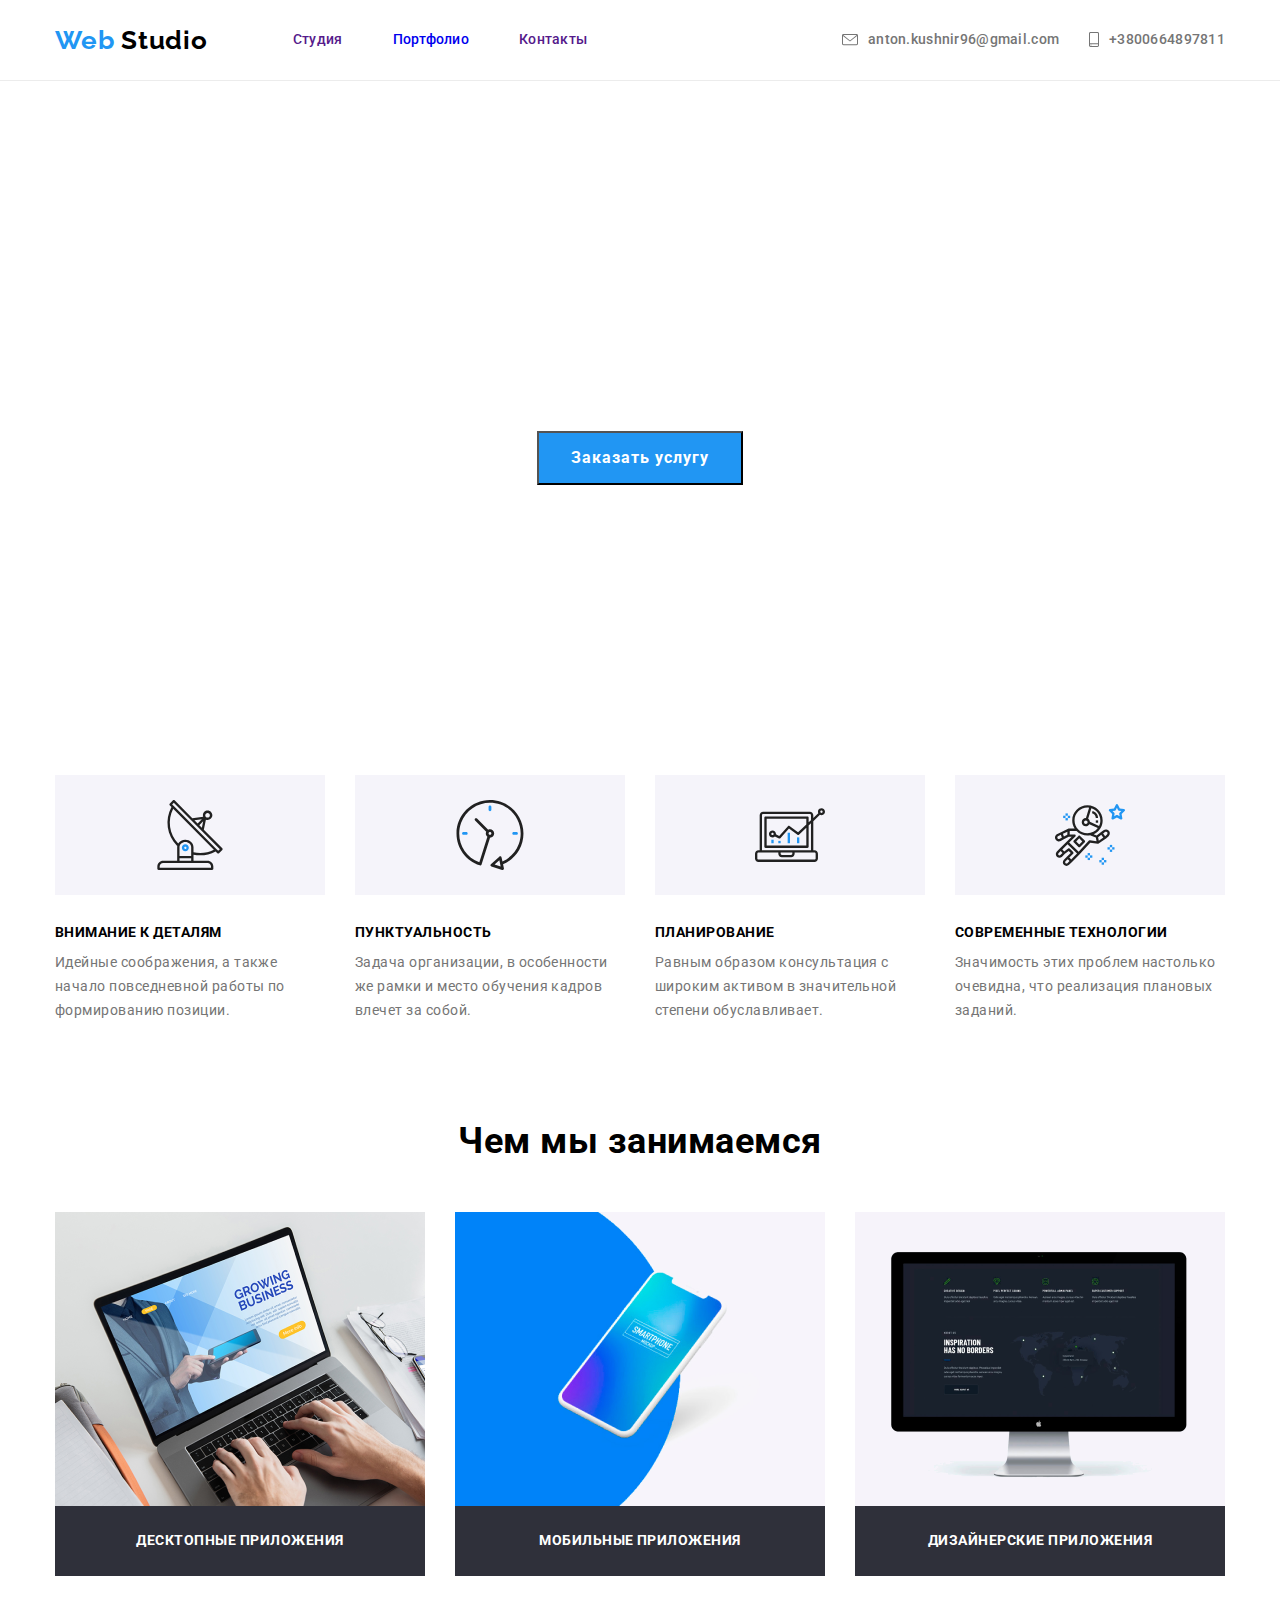
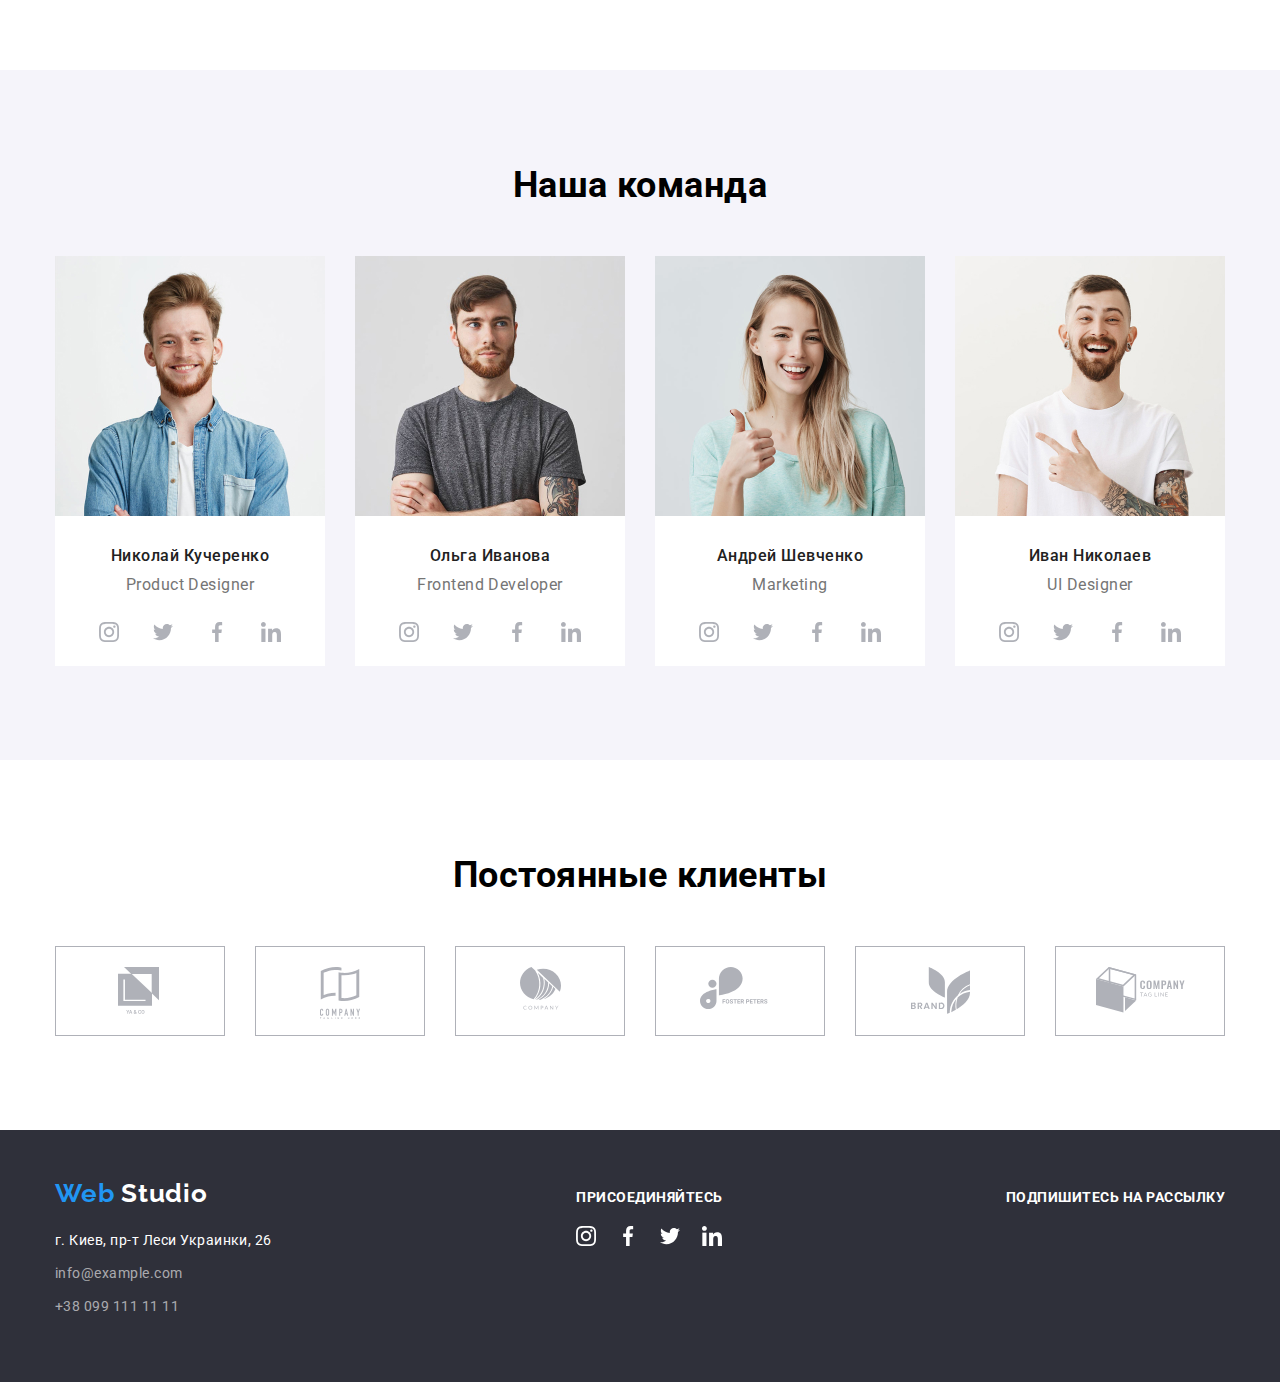
==== index.html @ 488b1197 "commit header icon" ====
<!DOCTYPE html>
<html lang="ru">
  <head>
    <meta charset="UTF-8" />
    <meta name="viewport" content="width=device-width, initial-scale=1.0" />
    <title lang="en">WebStudio</title>
    <link
      href="https://fonts.googleapis.com/css2?family=Raleway:wght@700&family=Roboto:wght@400;500;700;900&display=swap"
      rel="stylesheet"
    />
    <link rel="stylesheet" href="./css/normalize.css" />
    <link rel="stylesheet" href="./css/style.css" />
  </head>

  <body>
    <header>
      <div class="container">
        <nav class="navigation">
          <a class="logo" href="./index.html" lang="en">
            Web <span class="logo-span">Studio</span>
          </a>
          <ul class="list navigation-list">
            <li class="item"><a class="navigation-items" href="">Студия</a></li>
            <li class="item">
              <a class="navigation-items" href="portfolio.html">Портфолио</a>
            </li>
            <li class="item">
              <a class="navigation-items" href="">Контакты</a>
            </li>
          </ul>
        </nav>
        <ul class="list header-contacts-list">
          <li class="item">
            <a
              class="header-contacts mail"
              href="mailto:antonkushnir96@gmail.com"
            >
              anton.kushnir96@gmail.com
            </a>
          </li>
          <li class="item">
            <a class="header-contacts phone" href="tel:+3800664897811"
              >+3800664897811</a
            >
          </li>
        </ul>
      </div>
    </header>
    <main>
      <section class="main-hero">
        <div class="container">
          <h1 class="hero-title">
            Эффективное решение <br />
            для вашего бизнеса
          </h1>
          <button class="primery-button">Заказать услугу</button>
        </div>
      </section>
      <section class="about-us container">
        <h2 hidden>О нас</h2>
        <ul class="list about-us-list">
          <li class="item">
            <div class="about-us-img">
              <img src="./image/antenna1.svg" alt="antenna" />
            </div>
            <h3 class="title-about-us">Внимание к деталям</h3>
            <p class="text-about-us">
              Идейные соображения, а также начало повседневной работы по
              формированию позиции.
            </p>
          </li>
          <li class="item">
            <div class="about-us-img">
              <img src="./image/clock1.svg" alt="clock" />
            </div>

            <h3 class="title-about-us">Пунктуальность</h3>
            <p class="text-about-us">
              Задача организации, в особенности же рамки и место обучения кадров
              влечет за собой.
            </p>
          </li>
          <li class="item">
            <div class="about-us-img">
              <img src="./image/diagram1.svg" alt="diagram" />
            </div>
            <h3 class="title-about-us">Планирование</h3>
            <p class="text-about-us">
              Равным образом консультация с широким активом в значительной
              степени обуславливает.
            </p>
          </li>
          <li class="item">
            <div class="about-us-img">
              <img src="./image/astronaut1.svg" alt="astronaut" />
            </div>
            <h3 class="title-about-us">Современные технологии</h3>
            <p class="text-about-us">
              Значимость этих проблем настолько очевидна, что реализация
              плановых заданий.
            </p>
          </li>
        </ul>
      </section>
      <section class="container what-we-do">
        <h2 class="main-title">Чем мы занимаемся</h2>
        <ul class="list what-we-do-list">
          <li class="item">
            <img
              src="./image/img.png"
              alt="картинка-1"
              width="370"
              height="295"
            />
            <p class="title-services">Десктопные приложения</p>
          </li>
          <li class="item">
            <img
              src="./image/img2.png"
              alt="картинка-2"
              width="370"
              height="295"
            />
            <p class="title-services">Мобильные приложения</p>
          </li>
          <li class="item">
            <img
              src="./image/img3.png"
              alt="картинка-3"
              width="370"
              height="295"
            />
            <p class="title-services">Дизайнерские приложения</p>
          </li>
        </ul>
      </section>
      <section class="our-team-section">
        <div class="container">
          <h2 class="main-title">Наша команда</h2>
          <ul class="list our-team-list">
            <li class="card">
              <img
                src="./image/face1.jpg"
                alt="Николай Кучеренко"
                width="270"
                height="260"
              />
              <div class="our-team-card">
                <h3 class="name">Николай Кучеренко</h3>
                <p class="profession" lang="en">Product Designer</p>
                <ul class="list social-items">
                  <li class="item">
                    <a href="" aria-label="инстаграм-иконка"
                      ><img
                        src="./image/instagram2(1).svg"
                        alt="инстаграм-иконка"
                    /></a>
                  </li>
                  <li class="item">
                    <a href="" aria-label="твиттер-иконка"
                      ><img src="./image/twitter1(1).svg" alt="твиттер-иконка"
                    /></a>
                  </li>
                  <li class="item">
                    <a href="" aria-label="фейсбук-иконка"
                      ><img src="./image/facebook1(1).svg" alt="фейсбук-иконка"
                    /></a>
                  </li>
                  <li class="item">
                    <a href="" aria-label="линкедин-иконка"
                      ><img
                        src="./image/linkedin1(1).svg"
                        alt="линкедин-иконка"
                    /></a>
                  </li>
                </ul>
              </div>
            </li>
            <li class="card">
              <img
                src="./image/face2.jpg"
                alt="Ольга Иванова"
                width="270"
                height="260"
              />
              <div class="our-team-card">
                <h3 class="name">Ольга Иванова</h3>
                <p class="profession" lang="en">Frontend Developer</p>
                <ul class="list social-items">
                  <li class="item">
                    <a href="" aria-label="инстаграм-иконка"
                      ><img
                        src="./image/instagram2(1).svg"
                        alt="инстаграм-иконка"
                    /></a>
                  </li>
                  <li class="item">
                    <a href="" aria-label="твиттер-иконка"
                      ><img src="./image/twitter1(1).svg" alt="твиттер-иконка"
                    /></a>
                  </li>
                  <li class="item">
                    <a href="" aria-label="фейсбук-иконка"
                      ><img src="./image/facebook1(1).svg" alt="фейсбук-иконка"
                    /></a>
                  </li>
                  <li class="item">
                    <a href="" aria-label="линкедин-иконка"
                      ><img
                        src="./image/linkedin1(1).svg"
                        alt="линкедин-иконка"
                    /></a>
                  </li>
                </ul>
              </div>
            </li>
            <li class="card">
              <img
                src="./image/face3.png"
                alt="Андрей Шевченко"
                width="270"
                height="260"
              />
              <div class="our-team-card">
                <h3 class="name">Андрей Шевченко</h3>
                <p class="profession" lang="en">Marketing</p>
                <ul class="list social-items">
                  <li class="item">
                    <a href="" aria-label="инстаграм-иконка"
                      ><img
                        src="./image/instagram2(1).svg"
                        alt="инстаграм-иконка"
                    /></a>
                  </li>
                  <li class="item">
                    <a href="" aria-label="твиттер-иконка"
                      ><img src="./image/twitter1(1).svg" alt="твиттер-иконка"
                    /></a>
                  </li>
                  <li class="item">
                    <a href="" aria-label="фейсбук-иконка"
                      ><img src="./image/facebook1(1).svg" alt="фейсбук-иконка"
                    /></a>
                  </li>
                  <li class="item">
                    <a href="" aria-label="линкедин-иконка"
                      ><img
                        src="./image/linkedin1(1).svg"
                        alt="линкедин-иконка"
                    /></a>
                  </li>
                </ul>
              </div>
            </li>
            <li class="card">
              <img
                src="./image/face4.jpg"
                alt="Иван Николаев"
                width="270"
                height="260"
              />
              <div class="our-team-card">
                <h3 class="name">Иван Николаев</h3>
                <p class="profession" lang="en">UI Designer</p>
                <ul class="list social-items">
                  <li class="item">
                    <a href="" aria-label="инстаграм-иконка"
                      ><img
                        src="./image/instagram2(1).svg"
                        alt="инстаграм-иконка"
                    /></a>
                  </li>
                  <li class="item">
                    <a href="" aria-label="твиттер-иконка"
                      ><img src="./image/twitter1(1).svg" alt="твиттер-иконка"
                    /></a>
                  </li>
                  <li class="item">
                    <a href="" aria-label="фейсбук-иконка"
                      ><img src="./image/facebook1(1).svg" alt="фейсбук-иконка"
                    /></a>
                  </li>
                  <li class="item">
                    <a href="" aria-label="линкедин-иконка"
                      ><img
                        src="./image/linkedin1(1).svg"
                        alt="линкедин-иконка"
                    /></a>
                  </li>
                </ul>
              </div>
            </li>
          </ul>
        </div>
      </section>
      <section class="container our-clients">
        <h2 class="main-title">Постоянные клиенты</h2>
        <ul class="list clients-list">
          <li>
            <a class="clients-item" href=""
              ><img class="partners" src="./image/Client1.svg" alt="лого1"
            /></a>
          </li>
          <li>
            <a class="clients-item" href=""
              ><img class="partners" src="./image/Client2.svg" alt="лого2"
            /></a>
          </li>
          <li>
            <a class="clients-item" href=""
              ><img class="partners" src="./image/Client3.svg" alt="лого3"
            /></a>
          </li>
          <li>
            <a class="clients-item" href=""
              ><img class="partners" src="./image/Client4.svg" alt="лого4"
            /></a>
          </li>
          <li>
            <a class="clients-item" href=""
              ><img class="partners" src="./image/Client5.svg" alt="лого5"
            /></a>
          </li>
          <li>
            <a class="clients-item" href=""
              ><img class="partners" src="./image/Client6.svg" alt="лого6"
            /></a>
          </li>
        </ul>
      </section>
    </main>
    <footer>
      <div class="container">
        <div>
          <a class="logo link-logo" href="/index.html" lang="en">
            Web <span class="footer-logo"> Studio </span>
          </a>
          <ul class="list">
            <li class="footer-items">
              <address>
                <a class="city-address" href=""
                  >г. Киев, пр-т Леси Украинки, 26
                </a>
              </address>
            </li>
            <li class="footer-items">
              <address>
                <a class="footer-contacts" href="mailto:">info@example.com</a>
              </address>
            </li>
            <li class="footer-items">
              <address>
                <a class="footer-contacts" href="tel:+380991111111"
                  >+38 099 111 11 11</a
                >
              </address>
            </li>
          </ul>
        </div>
        <div>
          <b class="join-in">Присоединяйтесь</b>
          <ul class="list join-in-list">
            <li>
              <a href=""
                ><img src="./image/instagram2.svg" alt="инстаграм-иконка"
              /></a>
            </li>
            <li>
              <a href=""
                ><img src="./image/facebook1.svg" alt="фейсбук-иконка"
              /></a>
            </li>
            <li>
              <a href=""
                ><img src="./image/twitter1.svg" alt="твиттер-иконка"
              /></a>
            </li>
            <li>
              <a href=""
                ><img src="./image/linkedin1.svg" alt="линкедин-иконка"
              /></a>
            </li>
          </ul>
        </div>
        <div><b class="join-in">Подпишитесь на рассылку</b></div>
      </div>
    </footer>
  </body>
</html>
---- css/style.css ----
html {
  box-sizing: border-box;
}

*,
*::before,
*::after {
  box-sizing: inherit;
}

:root {
  --primary-text-color: #212121;
  --secondary-text-color: #000000;
  --white-color: #ffffff;
  --hover-color: #2196f3;
  --title-text-color: #757575;
  --footer-contacts-color: rgba(255, 255, 255, 0.6);
  --footer-background-color: #2f303a;
  --section-background-color: #f5f4fa;
  --our-team-background-color: #afb1b8;
}

.container {
  width: 1200px;
  padding-left: 15px;
  padding-right: 15px;
  margin-left: auto;
  margin-right: auto;
}

.navigation,
.navigation-list,
.header-contacts-list {
  display: flex;
}
header {
  border-bottom: 1px solid #ececec;
}
nav {
  align-items: center;
}

header .container {
  display: flex;
  justify-content: space-between;
  align-items: center;
  height: 80px;
}
.navigation-list .item:not(:last-child) {
  margin-right: 50px;
}

.header-contacts-list .item:not(:last-child) {
  margin-right: 30px;
}

.main-hero {
  height: 600px;
  padding-top: 200px;
  padding-bottom: 200px;
}

body {
  font-family: roboto, sans-serif;
  letter-spacing: 0.03em;
  background-color: var(--white-color);
}
a {
  text-decoration: none;
  display: block;
}

img {
  display: block;
  max-width: 100%;
  height: auto;
}

h1,
h2,
h3,
p {
  margin-top: 0;
  margin-bottom: 0;
}

.list {
  list-style-type: none;
  margin: 0;
  padding: 0;
}

/* ЛОГО */

.logo {
  margin-right: 85px;
  color: var(--hover-color);
  font-family: Raleway;
  font-weight: 700;
  font-size: 26px;
  line-height: 1.19;
  letter-spacing: 0.03em;
}

.logo-span {
  color: var(--secondary-text-color);
}

/* НАВИГАЦИЯ */

.navigation {
  color: var(--secondary-text-color);
  font-weight: 500;
  font-size: 14px;
  line-height: 1.14;
  letter-spacing: 0.02em;
}

.navigation-items:hover,
.navigation-items:focus {
  color: var(--hover-color);
}

/* ДЛЯ ПОДЧЕРКИВАНИЯ НАВИГАЦИИ */
/* .navigation-items:hover::after,
.navigation-items:focus::after {
  color: var(--hover-color);
} */

/* КОНТАКТЫ ШАПКИ */

.header-contacts {
  color: var(--title-text-color);
  font-weight: 500;
  font-size: 14px;
  line-height: 1.14;
  letter-spacing: 0.02em;
}

.header-contacts:hover,
.header-contacts:focus {
  color: var(--hover-color);
}

.mail,
.phone {
  display: flex;
  align-items: center;
}

.phone::before {
  display: block;
  content: "";
  width: 10px;
  height: 15px;
  margin-right: 10px;
  background-image: url(../image/smartphone.svg);
  background-repeat: no-repeat;
}

.mail::before {
  display: block;
  content: "";
  width: 16px;
  height: 12px;
  margin-right: 10px;
  background-image: url(../image/envelope.svg);
  background-repeat: no-repeat;
}

.mail:hover::before,
.mail:focus::before {
  background-image: url(../image/envelope_hover.svg);
  display: block;
  content: "";
  width: 16px;
  height: 12px;
  margin-right: 10px;
  background-repeat: no-repeat;
}

.phone:hover::before,
.phone:focus::before {
  background-image: url(../image/smartphone_hover.svg);
  display: block;
  content: "";
  width: 10px;
  height: 15px;
  margin-right: 10px;
  background-repeat: no-repeat;
}

/* ГЛАВНЫЙ ЗАГОЛОВОК */

.hero-title {
  color: var(--white-color);
  font-weight: 900;
  font-size: 44px;
  line-height: 1.36;
  text-align: center;
  letter-spacing: 0.06em;
  text-transform: uppercase;
  margin-bottom: 30px;
}

/* ГЛАВНАЯ КНОПКА */

.primery-button {
  color: var(--white-color);
  background-color: var(--hover-color);
  font-weight: 700;
  font-size: 16px;
  line-height: 1.88;
  display: flex;
  align-items: center;
  text-align: center;
  letter-spacing: 0.06em;
  margin-left: auto;
  margin-right: auto;
  padding-top: 10px;
  padding-bottom: 10px;
  padding-left: 32px;
  padding-right: 32px;
}

/* О НАС */
.about-us {
  padding-top: 94px;
  padding-bottom: 94px;
}
.about-us-list {
  display: flex;
  justify-content: space-between;
}
.about-us-list .item {
  width: 270px;
  height: 251px;
}

.about-us-img {
  background-color: var(--section-background-color);
  height: 120px;
  width: 270px;
  margin-bottom: 30px;
  padding: 25px 100px;
}
.title-about-us {
  margin-bottom: 10px;
  color: var(--primery-text-color);
  font-weight: 700;
  font-size: 14px;
  line-height: 1.14;
  text-transform: uppercase;
}

.text-about-us {
  color: var(--title-text-color);
  font-size: 14px;
  line-height: 1.71;
}

/* ЧЕМ МЫ ЗАНИМАЕМСЯ */

.what-we-do {
  padding-bottom: 94px;
}
.what-we-do-list {
  display: flex;
  justify-content: space-between;
}
.title-services {
  height: 70px;
  background-color: #2f303a;
  color: var(--white-color);
  font-weight: 700;
  font-size: 14px;
  line-height: 1.14;
  text-align: center;
  text-transform: uppercase;
  padding-top: 27px;
}
/* НАША КОМАНДА */

.our-team-section {
  background-color: var(--section-background-color);
  padding-top: 94px;
  padding-bottom: 94px;
}

.our-team-list {
  display: flex;
  justify-content: space-between;
}
.our-team-card {
  padding-top: 30px;
  padding-bottom: 24px;
  background-color: #fff;
}
.social-items {
  display: flex;
  justify-content: center;
}

.social-items .item:not(:last-child) {
  margin-right: 34px;
}

.our-team-list .card {
  width: 270 px;
}

/* НАШИ КЛИЕНТЫ */

.our-clients {
  padding-top: 94px;
  padding-bottom: 94px;
}

.clients-list {
  display: flex;
  justify-content: space-between;
}

.clients-item {
  border: 1px solid var(--our-team-background-color);
  width: 170px;
  height: 90px;
  padding-top: 20px;
}

.partners {
  margin-left: auto;
  margin-right: auto;
}

/* ЗАГОЛОВКИ СТРАНИЦЫ */

.main-title {
  color: var(--primery-text-color);
  font-weight: 700;
  font-size: 36px;
  line-height: 1.17;
  text-align: center;
  margin-bottom: 50px;
}

/* ИМЕНА КОМАНДЫ */

.name {
  color: var(--primary-text-color);
  font-weight: 500;
  font-size: 16px;
  line-height: 1.19;
  text-align: center;

  margin-bottom: 10px;
}

/* ДОЛЖНОСТИ КОМАНДЫ */

.profession {
  color: var(--title-text-color);
  font-size: 16px;
  line-height: 1.19;
  text-align: center;
  margin-bottom: 28px;
}

/* ФУТЕР */
.link-logo {
  margin-bottom: 20px;
}

.join-in {
  display: block;
  margin-bottom: 20px;
}

.footer-items:not(:last-child) {
  margin-bottom: 9px;
}

.footer-logo {
  color: var(--white-color);
}

.join-in-list {
  display: flex;
  justify-content: space-between;
}

footer {
  background-color: var(--footer-background-color);
  height: 252px;
  padding-top: 48px;
}

footer .container {
  display: flex;
  justify-content: space-between;
  align-items: baseline;
}
/* АДРЕС В ФУТЕРЕ */

.city-address {
  color: var(--white-color);
  font-style: normal;
  font-size: 14px;
  line-height: 1.71;
}
/* КОНТАКТЫ В ФУТЕРЕ */

.footer-contacts {
  color: var(--footer-contacts-color);
  font-style: normal;
  font-size: 14px;
  line-height: 1.71;
}

.join-in {
  color: var(--white-color);
  font-family: Roboto;
  font-weight: 700;
  font-size: 14px;
  line-height: 1.14;
  text-transform: uppercase;
}

/* ПОРТФОЛИО */
.button-list {
  display: flex;
  justify-content: center;
}

.nav-button {
  padding-top: 93px;
  padding-bottom: 50px;
}
/* КНОПКИ-ФИЛЬТРЫ */

.button-list .item:not(:last-child) {
  margin-right: 8px;
}

.secondary-button {
  color: var(--primary-text-color);
  background-color: var(--section-background-color);
  font-weight: 500;
  font-size: 16px;
  line-height: 1.63;
  text-align: center;
  padding-top: 6px;
  padding-bottom: 6px;
  padding-left: 22px;
  padding-right: 22px;
}

.secondary-button:hover,
.secondary-button:focus {
  color: var(--white-color);
  background-color: var(--hover-color);
}

/* ПРИМЕРЫ РАБОТ, ПОРТФОЛИО */

.card-portfolio {
  display: flex;
  flex-wrap: wrap;
  justify-content: space-between;
}

/* .card-portfolio .card {
  width: calc((100%-60px) / 3);
} */

.card-portfolio .card:not(:nth-last-child(-n + 3)) {
  margin-bottom: 30px;
}
/* .card-portfolio .card:nth-last-child(-n + 3) {
  margin-bottom: 94px;
} */
.portfolio-item {
  padding-bottom: 94px;
}

.bottom-card {
  border-right: 1px solid #eeeeee;
  border-bottom: 1px solid #eeeeee;
  border-left: 1px solid #eeeeee;
  padding: 20px 24px;
}
/* ЗАГОЛОВОК */

.portfolio-section {
  color: var(--primary-text-color);
  font-weight: 700;
  font-size: 18px;
  line-height: 2.25;
  margin-bottom: 4px;
}

.portfolio-description {
  color: var(--title-text-color);
  font-size: 16px;
  line-height: 1.88;
}
.detailed-description {
  color: var(--white-color);
  font-size: 18px;
  line-height: 1.6;
}
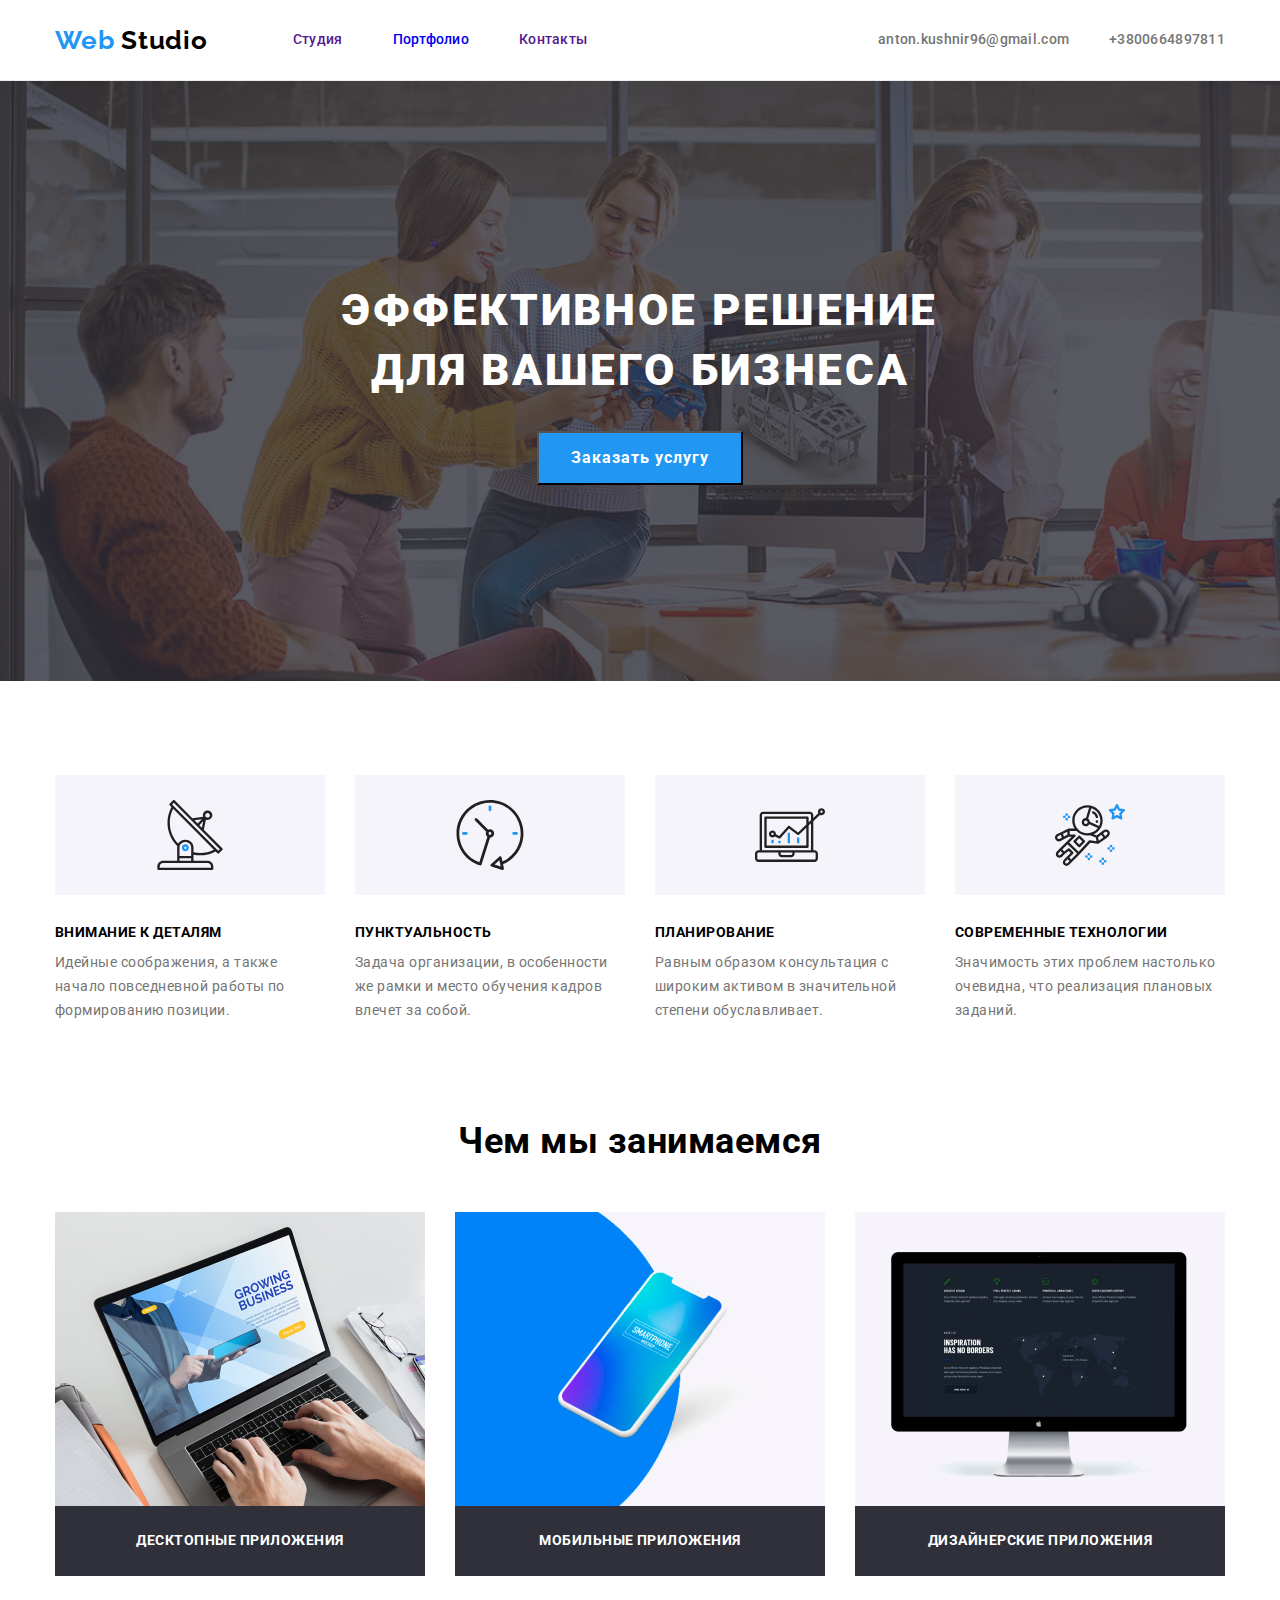
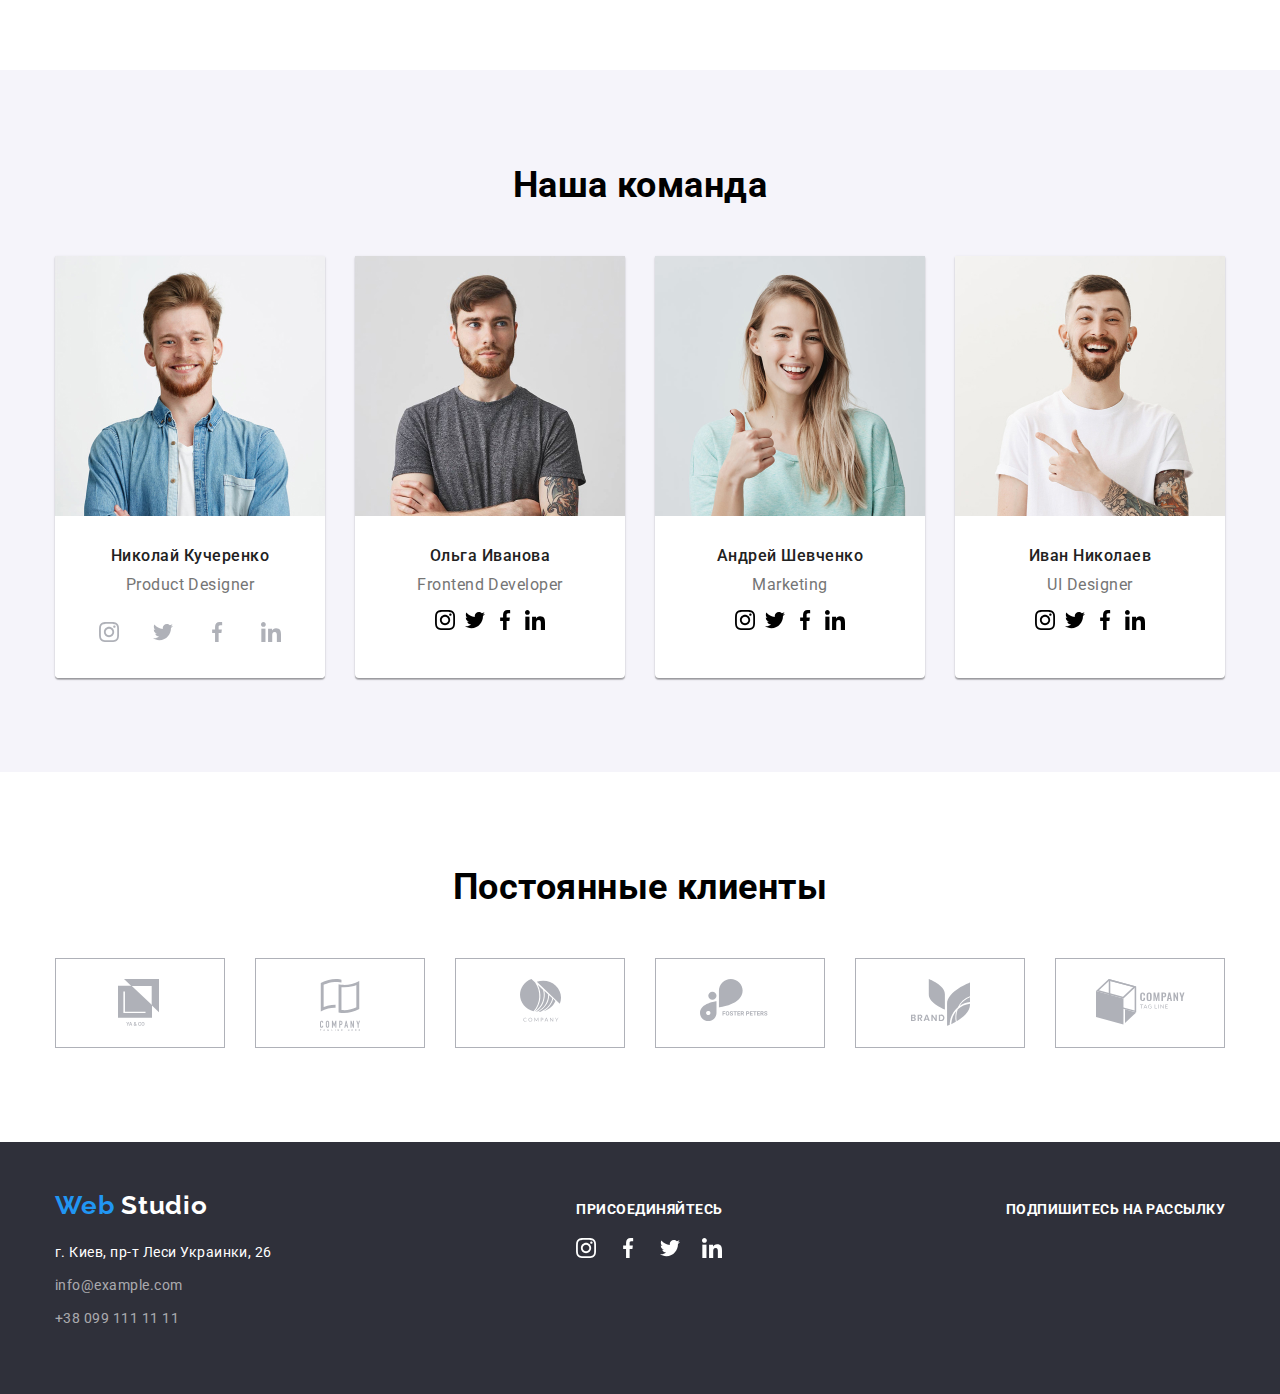
==== commit 5b92e888: "Векторная графика, создание спрайтов для иконок" ====
--- a/index.html
+++ b/index.html
@@ -61,7 +61,9 @@
         <ul class="list about-us-list">
           <li class="item">
             <div class="about-us-img">
-              <img src="./image/antenna1.svg" alt="antenna" />
+              <svg width="70" height="70">
+                <use href="./css/sprite.svg#icon-antenna1"></use>
+              </svg>
             </div>
             <h3 class="title-about-us">Внимание к деталям</h3>
             <p class="text-about-us">
@@ -71,7 +73,9 @@
           </li>
           <li class="item">
             <div class="about-us-img">
-              <img src="./image/clock1.svg" alt="clock" />
+              <svg width="70" height="70">
+                <use href="./css/sprite.svg#icon-clock1"></use>
+              </svg>
             </div>
 
             <h3 class="title-about-us">Пунктуальность</h3>
@@ -82,7 +86,9 @@
           </li>
           <li class="item">
             <div class="about-us-img">
-              <img src="./image/diagram1.svg" alt="diagram" />
+              <svg width="70" height="70">
+                <use href="./css/sprite.svg#icon-diagram1"></use>
+              </svg>
             </div>
             <h3 class="title-about-us">Планирование</h3>
             <p class="text-about-us">
@@ -92,7 +98,9 @@
           </li>
           <li class="item">
             <div class="about-us-img">
-              <img src="./image/astronaut1.svg" alt="astronaut" />
+              <svg width="70" height="70">
+                <use href="./css/sprite.svg#icon-astronaut1"></use>
+              </svg>
             </div>
             <h3 class="title-about-us">Современные технологии</h3>
             <p class="text-about-us">
@@ -150,28 +158,29 @@
                 <p class="profession" lang="en">Product Designer</p>
                 <ul class="list social-items">
                   <li class="item">
-                    <a href="" aria-label="инстаграм-иконка"
-                      ><img
-                        src="./image/instagram2(1).svg"
-                        alt="инстаграм-иконка"
-                    /></a>
-                  </li>
-                  <li class="item">
-                    <a href="" aria-label="твиттер-иконка"
-                      ><img src="./image/twitter1(1).svg" alt="твиттер-иконка"
-                    /></a>
-                  </li>
-                  <li class="item">
-                    <a href="" aria-label="фейсбук-иконка"
-                      ><img src="./image/facebook1(1).svg" alt="фейсбук-иконка"
-                    /></a>
-                  </li>
-                  <li class="item">
-                    <a href="" aria-label="линкедин-иконка"
-                      ><img
-                        src="./image/linkedin1(1).svg"
-                        alt="линкедин-иконка"
-                    /></a>
+                    <a class="social-list-icon" href="" aria-label="инстаграм-иконка"
+                      ><svg class="social-list-svg" width="20" height="20">
+                        <use href="./css/sprite.svg#icon-instagram21"></use>
+                      </svg>
+                    </a>
+                  </li>
+                  <li class="item">
+                    <a class="social-list-icon" href="" aria-label="твиттер-иконка"
+                      ><svg class="social-list-svg" width="20" height="20">
+                         <use href="./css/sprite.svg#icon-twitter11"></use></svg></a> 
+                  </li>
+                  <li class="item">
+                    <a class="social-list-icon" href="" aria-label="фейсбук-иконка"
+                      ><svg class="social-list-svg" width="20" height="20">
+                        <use href="./css/sprite.svg#icon-facebook11"></use></svg></a>
+                  </li>
+                  <li class="item">
+                    <a class="social-list-icon" href="" aria-label="линкедин-иконка">
+                      <svg class="social-list-svg" width="20" height="20">
+                      <use href="./css/sprite.svg#icon-linkedin11"></use>
+                    </svg></a>
+                      
+                    </a>
                   </li>
                 </ul>
               </div>
@@ -186,32 +195,31 @@
               <div class="our-team-card">
                 <h3 class="name">Ольга Иванова</h3>
                 <p class="profession" lang="en">Frontend Developer</p>
-                <ul class="list social-items">
-                  <li class="item">
-                    <a href="" aria-label="инстаграм-иконка"
-                      ><img
-                        src="./image/instagram2(1).svg"
-                        alt="инстаграм-иконка"
-                    /></a>
-                  </li>
-                  <li class="item">
-                    <a href="" aria-label="твиттер-иконка"
-                      ><img src="./image/twitter1(1).svg" alt="твиттер-иконка"
-                    /></a>
-                  </li>
-                  <li class="item">
-                    <a href="" aria-label="фейсбук-иконка"
-                      ><img src="./image/facebook1(1).svg" alt="фейсбук-иконка"
-                    /></a>
-                  </li>
-                  <li class="item">
-                    <a href="" aria-label="линкедин-иконка"
-                      ><img
-                        src="./image/linkedin1(1).svg"
-                        alt="линкедин-иконка"
-                    /></a>
-                  </li>
-                </ul>
+              <ul class="list social-items">
+                <li class="item">
+                  <a href="" aria-label="инстаграм-иконка"><svg width="20" height="20">
+                      <use href="./css/sprite.svg#icon-instagram21"></use>
+                    </svg>
+                  </a>
+                </li>
+                <li class="item">
+                  <a href="" aria-label="твиттер-иконка"><svg width="20" height="20">
+                      <use href="./css/sprite.svg#icon-twitter11"></use>
+                    </svg></a>
+                </li>
+                <li class="item">
+                  <a href="" aria-label="фейсбук-иконка"><svg width="20" height="20">
+                      <use href="./css/sprite.svg#icon-facebook11"></use>
+                    </svg></a>
+                </li>
+                <li class="item">
+                  <a href="" aria-label="линкедин-иконка"><svg width="20" height="20">
+                      <use href="./css/sprite.svg#icon-linkedin11"></use>
+                    </svg></a>
+                
+                  </a>
+                </li>
+              </ul>
               </div>
             </li>
             <li class="card">
@@ -226,28 +234,26 @@
                 <p class="profession" lang="en">Marketing</p>
                 <ul class="list social-items">
                   <li class="item">
-                    <a href="" aria-label="инстаграм-иконка"
-                      ><img
-                        src="./image/instagram2(1).svg"
-                        alt="инстаграм-иконка"
-                    /></a>
-                  </li>
-                  <li class="item">
-                    <a href="" aria-label="твиттер-иконка"
-                      ><img src="./image/twitter1(1).svg" alt="твиттер-иконка"
-                    /></a>
-                  </li>
-                  <li class="item">
-                    <a href="" aria-label="фейсбук-иконка"
-                      ><img src="./image/facebook1(1).svg" alt="фейсбук-иконка"
-                    /></a>
-                  </li>
-                  <li class="item">
-                    <a href="" aria-label="линкедин-иконка"
-                      ><img
-                        src="./image/linkedin1(1).svg"
-                        alt="линкедин-иконка"
-                    /></a>
+                    <a href="" aria-label="инстаграм-иконка"><svg width="20" height="20">
+                        <use href="./css/sprite.svg#icon-instagram21"></use>
+                      </svg>
+                    </a>
+                  </li>
+                  <li class="item">
+                    <a href="" aria-label="твиттер-иконка"><svg width="20" height="20">
+                        <use href="./css/sprite.svg#icon-twitter11"></use>
+                      </svg></a>
+                  </li>
+                  <li class="item">
+                    <a href="" aria-label="фейсбук-иконка"><svg width="20" height="20">
+                        <use href="./css/sprite.svg#icon-facebook11"></use>
+                      </svg></a>
+                  <li class="item">
+                    <a href="" aria-label="линкедин-иконка"><svg width="20" height="20">
+                        <use href="./css/sprite.svg#icon-linkedin11"></use>
+                      </svg></a>
+                  
+                    </a>
                   </li>
                 </ul>
               </div>
@@ -264,28 +270,27 @@
                 <p class="profession" lang="en">UI Designer</p>
                 <ul class="list social-items">
                   <li class="item">
-                    <a href="" aria-label="инстаграм-иконка"
-                      ><img
-                        src="./image/instagram2(1).svg"
-                        alt="инстаграм-иконка"
-                    /></a>
-                  </li>
-                  <li class="item">
-                    <a href="" aria-label="твиттер-иконка"
-                      ><img src="./image/twitter1(1).svg" alt="твиттер-иконка"
-                    /></a>
-                  </li>
-                  <li class="item">
-                    <a href="" aria-label="фейсбук-иконка"
-                      ><img src="./image/facebook1(1).svg" alt="фейсбук-иконка"
-                    /></a>
-                  </li>
-                  <li class="item">
-                    <a href="" aria-label="линкедин-иконка"
-                      ><img
-                        src="./image/linkedin1(1).svg"
-                        alt="линкедин-иконка"
-                    /></a>
+                    <a href="" aria-label="инстаграм-иконка"><svg width="20" height="20">
+                        <use href="./css/sprite.svg#icon-instagram21"></use>
+                      </svg>
+                    </a>
+                  </li>
+                  <li class="item">
+                    <a href="" aria-label="твиттер-иконка"><svg width="20" height="20">
+                        <use href="./css/sprite.svg#icon-twitter11"></use>
+                      </svg></a>
+                  </li>
+                  <li class="item">
+                    <a href="" aria-label="фейсбук-иконка"><svg width="20" height="20">
+                        <use href="./css/sprite.svg#icon-facebook11"></use>
+                      </svg></a>
+                  </li>
+                  <li class="item">
+                    <a href="" aria-label="линкедин-иконка"><svg width="20" height="20">
+                        <use href="./css/sprite.svg#icon-linkedin11"></use>
+                      </svg></a>
+                  
+                    </a>
                   </li>
                 </ul>
               </div>
--- a/css/style.css
+++ b/css/style.css
@@ -33,6 +33,16 @@
 .header-contacts-list {
   display: flex;
 }
+.navigation-items {
+  display: flex;
+  flex-direction: column;
+}
+
+.navigation-items:hover::after {
+  content: "";
+  height: 4px;
+  background-color: black;
+}
 header {
   border-bottom: 1px solid #ececec;
 }
@@ -142,7 +152,23 @@
   color: var(--hover-color);
 }
 
-.mail,
+.header-contacts-list .item {
+  display: flex;
+}
+.header-contacts {
+  margin-left: 10px;
+  display: flex;
+  align-items: center;
+}
+.header-contacts-svg {
+  fill: var(--title-text-color);
+  margin-right: 10px;
+}
+.header-contacts:hover .header-contacts-svg {
+  fill: var(--hover-color);
+}
+
+/* .mail,
 .phone {
   display: flex;
   align-items: center;
@@ -188,7 +214,7 @@
   height: 15px;
   margin-right: 10px;
   background-repeat: no-repeat;
-}
+} */
 
 /* ГЛАВНЫЙ ЗАГОЛОВОК */
 
@@ -202,7 +228,15 @@
   text-transform: uppercase;
   margin-bottom: 30px;
 }
-
+.main-hero {
+  background-image: linear-gradient(
+      rgba(47, 48, 58, 0.8),
+      rgba(47, 48, 58, 0.8)
+    ),
+    url(../image/Header_img.jpg);
+  background-repeat: no-repeat;
+  background-size: cover;
+}
 /* ГЛАВНАЯ КНОПКА */
 
 .primery-button {
@@ -295,18 +329,52 @@
   padding-top: 30px;
   padding-bottom: 24px;
   background-color: #fff;
+  border-radius: 0px 0px 4px 4px;
 }
 .social-items {
   display: flex;
   justify-content: center;
 }
-
+.social-items .items {
+  border-radius: 50%;
+  background-color: black;
+}
 .social-items .item:not(:last-child) {
-  margin-right: 34px;
+  margin-right: 10px;
+}
+
+.social-list-icon {
+  display: flex;
+  border-radius: 50%;
+  width: 44px;
+  height: 44px;
+}
+
+.social-list-icon .social-list-svg {
+  margin: auto;
 }
 
 .our-team-list .card {
   width: 270 px;
+  background-color: var(--white-color);
+  box-shadow: 0px 2px 1px rgba(0, 0, 0, 0.2), 0px 1px 1px rgba(0, 0, 0, 0.14),
+    0px 1px 3px rgba(0, 0, 0, 0.12);
+  border-radius: 0px 0px 4px 4px;
+}
+
+.social-list-svg {
+  fill: var(--our-team-background-color);
+}
+
+.social-list-icon:hover .social-list-svg {
+  fill: var(--white-color);
+}
+
+.social-list-icon:hover {
+  background-color: var(--hover-color);
+  width: 44px;
+  height: 44px;
+  border-radius: 50%;
 }
 
 /* НАШИ КЛИЕНТЫ */
@@ -363,7 +431,7 @@
   font-size: 16px;
   line-height: 1.19;
   text-align: center;
-  margin-bottom: 28px;
+  margin-bottom: 16px;
 }
 
 /* ФУТЕР */
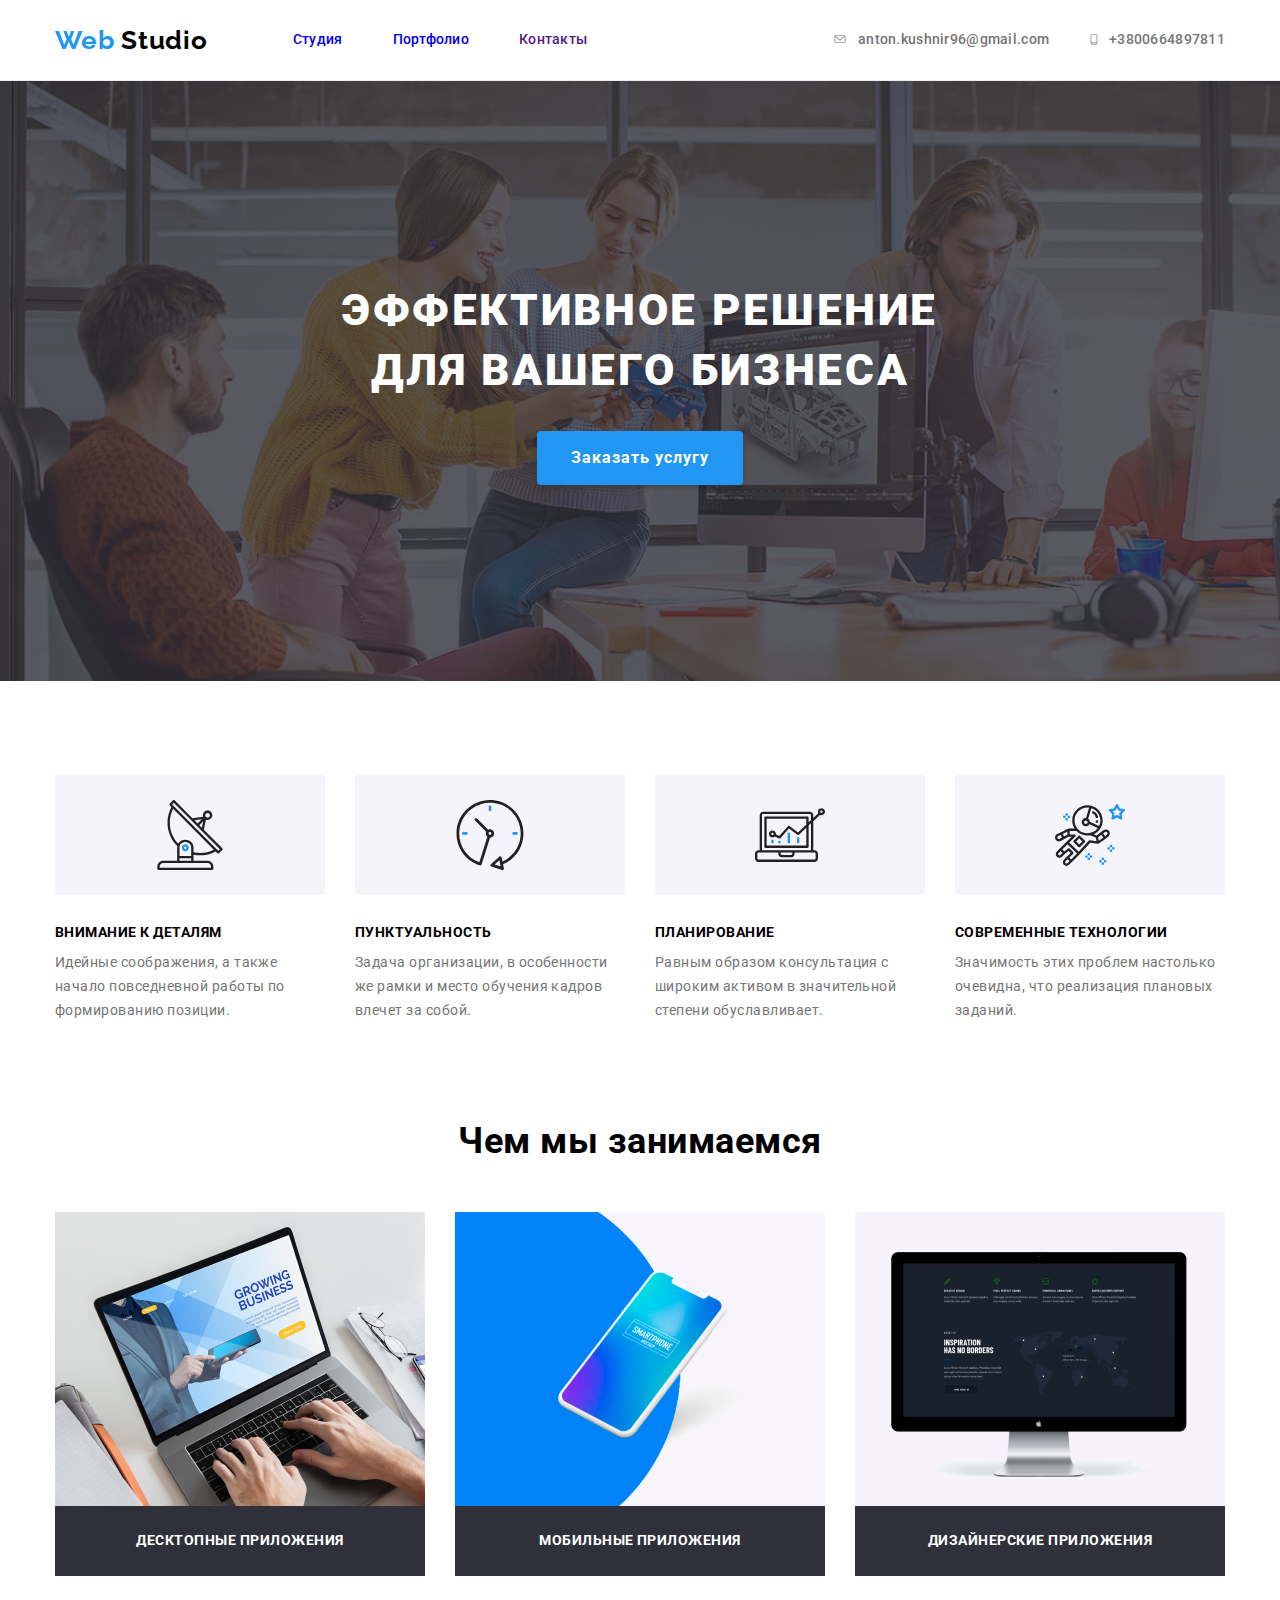
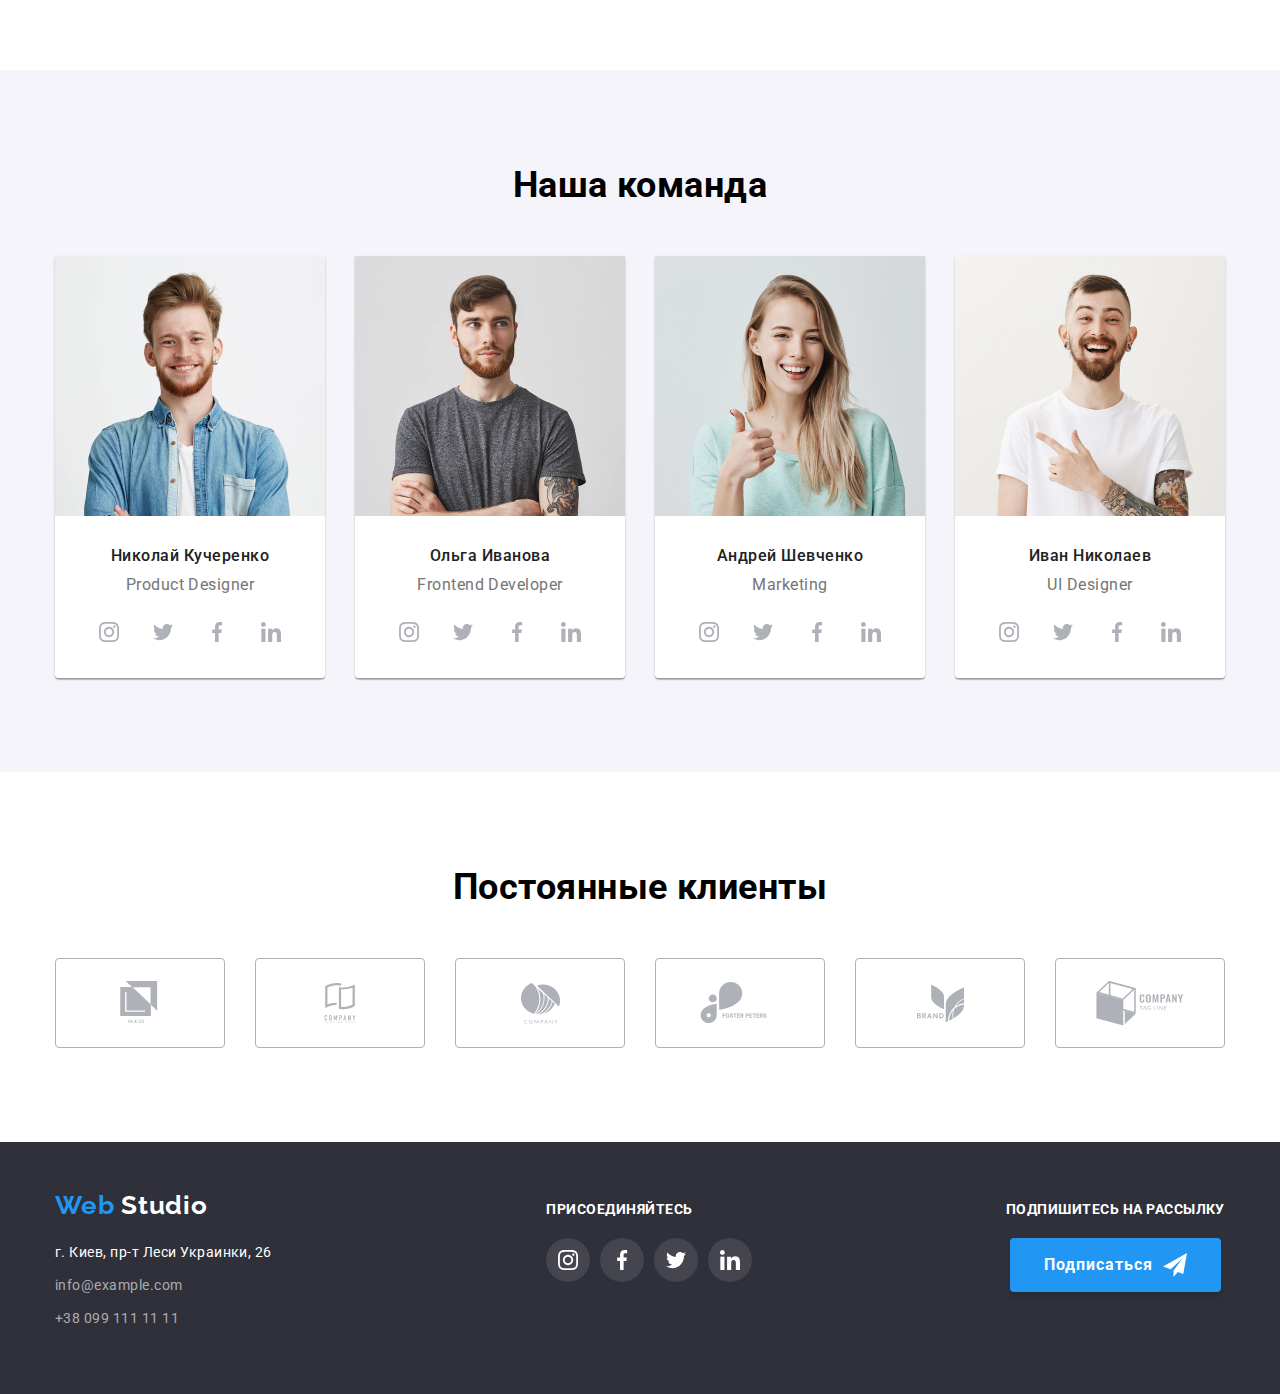
==== commit a57d3ea4: "final hw4" ====
--- a/index.html
+++ b/index.html
@@ -20,7 +20,9 @@
             Web <span class="logo-span">Studio</span>
           </a>
           <ul class="list navigation-list">
-            <li class="item"><a class="navigation-items" href="">Студия</a></li>
+            <li class="item">
+              <a class="navigation-items" href="./index.html">Студия</a>
+            </li>
             <li class="item">
               <a class="navigation-items" href="portfolio.html">Портфолио</a>
             </li>
@@ -33,15 +35,20 @@
           <li class="item">
             <a
               class="header-contacts mail"
-              href="mailto:antonkushnir96@gmail.com"
-            >
-              anton.kushnir96@gmail.com
-            </a>
-          </li>
-          <li class="item">
-            <a class="header-contacts phone" href="tel:+3800664897811"
-              >+3800664897811</a
-            >
+              href="mailto:anton.kushnir96@gmail.com"
+              ><svg class="header-contacts-svg" width="16" height="11">
+                <use href="./css/sprite.svg#icon-envelope"></use>
+              </svg>
+              <span class="test">anton.kushnir96@gmail.com</span>
+            </a>
+          </li>
+          <li class="item">
+            <a class="header-contacts phone" href="tel:+3800664897811">
+              <svg class="header-contacts-svg" width="10" height="15">
+                <use href="./css/sprite.svg#icon-smartphone"></use>
+              </svg>
+              <span class="test">+3800664897811</span>
+            </a>
           </li>
         </ul>
       </div>
@@ -158,28 +165,44 @@
                 <p class="profession" lang="en">Product Designer</p>
                 <ul class="list social-items">
                   <li class="item">
-                    <a class="social-list-icon" href="" aria-label="инстаграм-иконка"
+                    <a
+                      class="social-list-icon"
+                      href=""
+                      aria-label="инстаграм-иконка"
                       ><svg class="social-list-svg" width="20" height="20">
                         <use href="./css/sprite.svg#icon-instagram21"></use>
                       </svg>
                     </a>
                   </li>
                   <li class="item">
-                    <a class="social-list-icon" href="" aria-label="твиттер-иконка"
-                      ><svg class="social-list-svg" width="20" height="20">
-                         <use href="./css/sprite.svg#icon-twitter11"></use></svg></a> 
-                  </li>
-                  <li class="item">
-                    <a class="social-list-icon" href="" aria-label="фейсбук-иконка"
-                      ><svg class="social-list-svg" width="20" height="20">
-                        <use href="./css/sprite.svg#icon-facebook11"></use></svg></a>
-                  </li>
-                  <li class="item">
-                    <a class="social-list-icon" href="" aria-label="линкедин-иконка">
+                    <a
+                      class="social-list-icon"
+                      href=""
+                      aria-label="твиттер-иконка"
+                      ><svg class="social-list-svg" width="20" height="20">
+                        <use href="./css/sprite.svg#icon-twitter11"></use>
+                      </svg>
+                    </a>
+                  </li>
+                  <li class="item">
+                    <a
+                      class="social-list-icon"
+                      href=""
+                      aria-label="фейсбук-иконка"
+                      ><svg class="social-list-svg" width="20" height="20">
+                        <use href="./css/sprite.svg#icon-facebook11"></use>
+                      </svg>
+                    </a>
+                  </li>
+                  <li class="item">
+                    <a
+                      class="social-list-icon"
+                      href=""
+                      aria-label="линкедин-иконка"
+                    >
                       <svg class="social-list-svg" width="20" height="20">
-                      <use href="./css/sprite.svg#icon-linkedin11"></use>
-                    </svg></a>
-                      
+                        <use href="./css/sprite.svg#icon-linkedin11"></use>
+                      </svg>
                     </a>
                   </li>
                 </ul>
@@ -195,31 +218,49 @@
               <div class="our-team-card">
                 <h3 class="name">Ольга Иванова</h3>
                 <p class="profession" lang="en">Frontend Developer</p>
-              <ul class="list social-items">
-                <li class="item">
-                  <a href="" aria-label="инстаграм-иконка"><svg width="20" height="20">
-                      <use href="./css/sprite.svg#icon-instagram21"></use>
-                    </svg>
-                  </a>
-                </li>
-                <li class="item">
-                  <a href="" aria-label="твиттер-иконка"><svg width="20" height="20">
-                      <use href="./css/sprite.svg#icon-twitter11"></use>
-                    </svg></a>
-                </li>
-                <li class="item">
-                  <a href="" aria-label="фейсбук-иконка"><svg width="20" height="20">
-                      <use href="./css/sprite.svg#icon-facebook11"></use>
-                    </svg></a>
-                </li>
-                <li class="item">
-                  <a href="" aria-label="линкедин-иконка"><svg width="20" height="20">
-                      <use href="./css/sprite.svg#icon-linkedin11"></use>
-                    </svg></a>
-                
-                  </a>
-                </li>
-              </ul>
+                <ul class="list social-items">
+                  <li class="item">
+                    <a
+                      class="social-list-icon"
+                      href=""
+                      aria-label="инстаграм-иконка"
+                      ><svg class="social-list-svg" width="20" height="20">
+                        <use href="./css/sprite.svg#icon-instagram21"></use>
+                      </svg>
+                    </a>
+                  </li>
+                  <li class="item">
+                    <a
+                      class="social-list-icon"
+                      href=""
+                      aria-label="твиттер-иконка"
+                      ><svg class="social-list-svg" width="20" height="20">
+                        <use href="./css/sprite.svg#icon-twitter11"></use>
+                      </svg>
+                    </a>
+                  </li>
+                  <li class="item">
+                    <a
+                      class="social-list-icon"
+                      href=""
+                      aria-label="фейсбук-иконка"
+                      ><svg class="social-list-svg" width="20" height="20">
+                        <use href="./css/sprite.svg#icon-facebook11"></use>
+                      </svg>
+                    </a>
+                  </li>
+                  <li class="item">
+                    <a
+                      class="social-list-icon"
+                      href=""
+                      aria-label="линкедин-иконка"
+                    >
+                      <svg class="social-list-svg" width="20" height="20">
+                        <use href="./css/sprite.svg#icon-linkedin11"></use>
+                      </svg>
+                    </a>
+                  </li>
+                </ul>
               </div>
             </li>
             <li class="card">
@@ -234,25 +275,44 @@
                 <p class="profession" lang="en">Marketing</p>
                 <ul class="list social-items">
                   <li class="item">
-                    <a href="" aria-label="инстаграм-иконка"><svg width="20" height="20">
+                    <a
+                      class="social-list-icon"
+                      href=""
+                      aria-label="инстаграм-иконка"
+                      ><svg class="social-list-svg" width="20" height="20">
                         <use href="./css/sprite.svg#icon-instagram21"></use>
                       </svg>
                     </a>
                   </li>
                   <li class="item">
-                    <a href="" aria-label="твиттер-иконка"><svg width="20" height="20">
+                    <a
+                      class="social-list-icon"
+                      href=""
+                      aria-label="твиттер-иконка"
+                      ><svg class="social-list-svg" width="20" height="20">
                         <use href="./css/sprite.svg#icon-twitter11"></use>
-                      </svg></a>
-                  </li>
-                  <li class="item">
-                    <a href="" aria-label="фейсбук-иконка"><svg width="20" height="20">
+                      </svg>
+                    </a>
+                  </li>
+                  <li class="item">
+                    <a
+                      class="social-list-icon"
+                      href=""
+                      aria-label="фейсбук-иконка"
+                      ><svg class="social-list-svg" width="20" height="20">
                         <use href="./css/sprite.svg#icon-facebook11"></use>
-                      </svg></a>
-                  <li class="item">
-                    <a href="" aria-label="линкедин-иконка"><svg width="20" height="20">
+                      </svg>
+                    </a>
+                  </li>
+                  <li class="item">
+                    <a
+                      class="social-list-icon"
+                      href=""
+                      aria-label="линкедин-иконка"
+                    >
+                      <svg class="social-list-svg" width="20" height="20">
                         <use href="./css/sprite.svg#icon-linkedin11"></use>
-                      </svg></a>
-                  
+                      </svg>
                     </a>
                   </li>
                 </ul>
@@ -270,26 +330,44 @@
                 <p class="profession" lang="en">UI Designer</p>
                 <ul class="list social-items">
                   <li class="item">
-                    <a href="" aria-label="инстаграм-иконка"><svg width="20" height="20">
+                    <a
+                      class="social-list-icon"
+                      href=""
+                      aria-label="инстаграм-иконка"
+                      ><svg class="social-list-svg" width="20" height="20">
                         <use href="./css/sprite.svg#icon-instagram21"></use>
                       </svg>
                     </a>
                   </li>
                   <li class="item">
-                    <a href="" aria-label="твиттер-иконка"><svg width="20" height="20">
+                    <a
+                      class="social-list-icon"
+                      href=""
+                      aria-label="твиттер-иконка"
+                      ><svg class="social-list-svg" width="20" height="20">
                         <use href="./css/sprite.svg#icon-twitter11"></use>
-                      </svg></a>
-                  </li>
-                  <li class="item">
-                    <a href="" aria-label="фейсбук-иконка"><svg width="20" height="20">
+                      </svg>
+                    </a>
+                  </li>
+                  <li class="item">
+                    <a
+                      class="social-list-icon"
+                      href=""
+                      aria-label="фейсбук-иконка"
+                      ><svg class="social-list-svg" width="20" height="20">
                         <use href="./css/sprite.svg#icon-facebook11"></use>
-                      </svg></a>
-                  </li>
-                  <li class="item">
-                    <a href="" aria-label="линкедин-иконка"><svg width="20" height="20">
+                      </svg>
+                    </a>
+                  </li>
+                  <li class="item">
+                    <a
+                      class="social-list-icon"
+                      href=""
+                      aria-label="линкедин-иконка"
+                    >
+                      <svg class="social-list-svg" width="20" height="20">
                         <use href="./css/sprite.svg#icon-linkedin11"></use>
-                      </svg></a>
-                  
+                      </svg>
                     </a>
                   </li>
                 </ul>
@@ -303,33 +381,45 @@
         <ul class="list clients-list">
           <li>
             <a class="clients-item" href=""
-              ><img class="partners" src="./image/Client1.svg" alt="лого1"
-            /></a>
+              ><svg class="client-svg" width="45" height="49">
+                <use href="./css/sprite.svg#icon-Client1"></use>
+              </svg>
+            </a>
           </li>
           <li>
             <a class="clients-item" href=""
-              ><img class="partners" src="./image/Client2.svg" alt="лого2"
-            /></a>
+              ><svg class="client-svg" width="40" height="52">
+                <use href="./css/sprite.svg#icon-Client2"></use>
+              </svg>
+            </a>
           </li>
           <li>
             <a class="clients-item" href=""
-              ><img class="partners" src="./image/Client3.svg" alt="лого3"
-            /></a>
+              ><svg class="client-svg" width="41" height="43">
+                <use href="./css/sprite.svg#icon-Client3"></use>
+              </svg>
+            </a>
           </li>
           <li>
             <a class="clients-item" href=""
-              ><img class="partners" src="./image/Client4.svg" alt="лого4"
-            /></a>
+              ><svg class="client-svg" width="80" height="42">
+                <use href="./css/sprite.svg#icon-Client4"></use>
+              </svg>
+            </a>
           </li>
           <li>
             <a class="clients-item" href=""
-              ><img class="partners" src="./image/Client5.svg" alt="лого5"
-            /></a>
+              ><svg class="client-svg" width="59" height="47">
+                <use href="./css/sprite.svg#icon-Client5"></use>
+              </svg>
+            </a>
           </li>
           <li>
             <a class="clients-item" href=""
-              ><img class="partners" src="./image/Client6.svg" alt="лого6"
-            /></a>
+              ><svg class="client-svg" width="88" height="45">
+                <use href="./css/sprite.svg#icon-Client6"></use>
+              </svg>
+            </a>
           </li>
         </ul>
       </section>
@@ -366,28 +456,44 @@
           <b class="join-in">Присоединяйтесь</b>
           <ul class="list join-in-list">
             <li>
-              <a href=""
-                ><img src="./image/instagram2.svg" alt="инстаграм-иконка"
-              /></a>
+              <a class="footer-social-icon" href=""
+                ><svg class="footer-icon-svg" width="20" height="20">
+                  <use href="./css/sprite.svg#icon-instagram21"></use>
+                </svg>
+              </a>
             </li>
             <li>
-              <a href=""
-                ><img src="./image/facebook1.svg" alt="фейсбук-иконка"
-              /></a>
+              <a class="footer-social-icon" href=""
+                ><svg class="footer-icon-svg" width="20" height="20">
+                  <use href="./css/sprite.svg#icon-facebook11"></use>
+                </svg>
+              </a>
             </li>
             <li>
-              <a href=""
-                ><img src="./image/twitter1.svg" alt="твиттер-иконка"
-              /></a>
+              <a class="footer-social-icon" href=""
+                ><svg class="footer-icon-svg" width="20" height="20">
+                  <use href="./css/sprite.svg#icon-twitter11"></use>
+                </svg>
+              </a>
             </li>
             <li>
-              <a href=""
-                ><img src="./image/linkedin1.svg" alt="линкедин-иконка"
-              /></a>
+              <a class="footer-social-icon" href="">
+                <svg class="footer-icon-svg" width="20" height="20">
+                  <use href="./css/sprite.svg#icon-linkedin11"></use>
+                </svg>
+              </a>
             </li>
           </ul>
         </div>
-        <div><b class="join-in">Подпишитесь на рассылку</b></div>
+        <div>
+          <b class="join-in">Подпишитесь на рассылку</b>
+          <button class="primery-button" type="button">
+            <span class="footer-text-button">Подписаться</span>
+            <svg class="footer-button-icon" width="24" height="24">
+              <use href="./css/sprite.svg#telegram"></use>
+            </svg>
+          </button>
+        </div>
       </div>
     </footer>
   </body>
--- a/css/style.css
+++ b/css/style.css
@@ -38,11 +38,11 @@
   flex-direction: column;
 }
 
-.navigation-items:hover::after {
+/* .navigation-items:hover::after {
   content: "";
   height: 4px;
   background-color: black;
-}
+} */
 header {
   border-bottom: 1px solid #ececec;
 }
@@ -164,7 +164,8 @@
   fill: var(--title-text-color);
   margin-right: 10px;
 }
-.header-contacts:hover .header-contacts-svg {
+.header-contacts:hover .header-contacts-svg,
+.header-contacts:focus .header-contacts-svg {
   fill: var(--hover-color);
 }
 
@@ -255,6 +256,10 @@
   padding-bottom: 10px;
   padding-left: 32px;
   padding-right: 32px;
+  box-shadow: 0px 4px 4px rgba(0, 0, 0, 0.15);
+  border-radius: 4px;
+  cursor: pointer;
+  border-color: transparent;
 }
 
 /* О НАС */
@@ -366,11 +371,13 @@
   fill: var(--our-team-background-color);
 }
 
-.social-list-icon:hover .social-list-svg {
+.social-list-icon:hover .social-list-svg,
+.social-list-icon:focus .social-list-svg {
   fill: var(--white-color);
 }
 
-.social-list-icon:hover {
+.social-list-icon:hover,
+.social-list-icon:focus {
   background-color: var(--hover-color);
   width: 44px;
   height: 44px;
@@ -390,15 +397,35 @@
 }
 
 .clients-item {
+  display: flex;
   border: 1px solid var(--our-team-background-color);
+  border-radius: 4px;
   width: 170px;
   height: 90px;
-  padding-top: 20px;
 }
 
 .partners {
   margin-left: auto;
   margin-right: auto;
+}
+
+.client-svg {
+  fill: var(--our-team-background-color);
+}
+
+.clients-item:hover,
+.clients-item:focus {
+  border: 1px solid var(--hover-color);
+  border-radius: 4px;
+}
+
+.clients-item:hover .client-svg,
+.clients-item:focus .client-svg {
+  fill: var(--hover-color);
+}
+
+.client-svg {
+  margin: auto;
 }
 
 /* ЗАГОЛОВКИ СТРАНИЦЫ */
@@ -476,6 +503,29 @@
   font-size: 14px;
   line-height: 1.71;
 }
+
+.footer-icon-svg {
+  fill: var(--white-color);
+  margin: auto;
+}
+
+.join-in-list li:not(:last-child) {
+  margin-right: 10px;
+}
+
+.footer-social-icon {
+  display: flex;
+  border-radius: 50%;
+  background-color: rgba(255, 255, 255, 0.1);
+  width: 44px;
+  height: 44px;
+}
+
+.footer-social-icon:hover,
+.footer-social-icon:focus {
+  background-color: var(--hover-color);
+}
+
 /* КОНТАКТЫ В ФУТЕРЕ */
 
 .footer-contacts {
@@ -492,6 +542,14 @@
   font-size: 14px;
   line-height: 1.14;
   text-transform: uppercase;
+}
+
+.footer-button-icon {
+  fill: var(--white-color);
+}
+
+.footer-text-button {
+  margin-right: 10px;
 }
 
 /* ПОРТФОЛИО */
@@ -521,12 +579,17 @@
   padding-bottom: 6px;
   padding-left: 22px;
   padding-right: 22px;
+  border-radius: 4px;
+  border-color: transparent;
 }
 
 .secondary-button:hover,
 .secondary-button:focus {
   color: var(--white-color);
   background-color: var(--hover-color);
+  box-shadow: 0px 2px 2px rgba(0, 0, 0, 0.12), 0px 1px 2px rgba(0, 0, 0, 0.08),
+    0px 3px 1px rgba(0, 0, 0, 0.1);
+  outline: 0;
 }
 
 /* ПРИМЕРЫ РАБОТ, ПОРТФОЛИО */
@@ -556,6 +619,12 @@
   border-bottom: 1px solid #eeeeee;
   border-left: 1px solid #eeeeee;
   padding: 20px 24px;
+}
+
+.card a:hover,
+.card a:focus {
+  box-shadow: 1px 4px 6px rgba(0, 0, 0, 0.16), 0px 4px 4px rgba(0, 0, 0, 0.06),
+    0px 1px 1px rgba(0, 0, 0, 0.12);
 }
 /* ЗАГОЛОВОК */
 
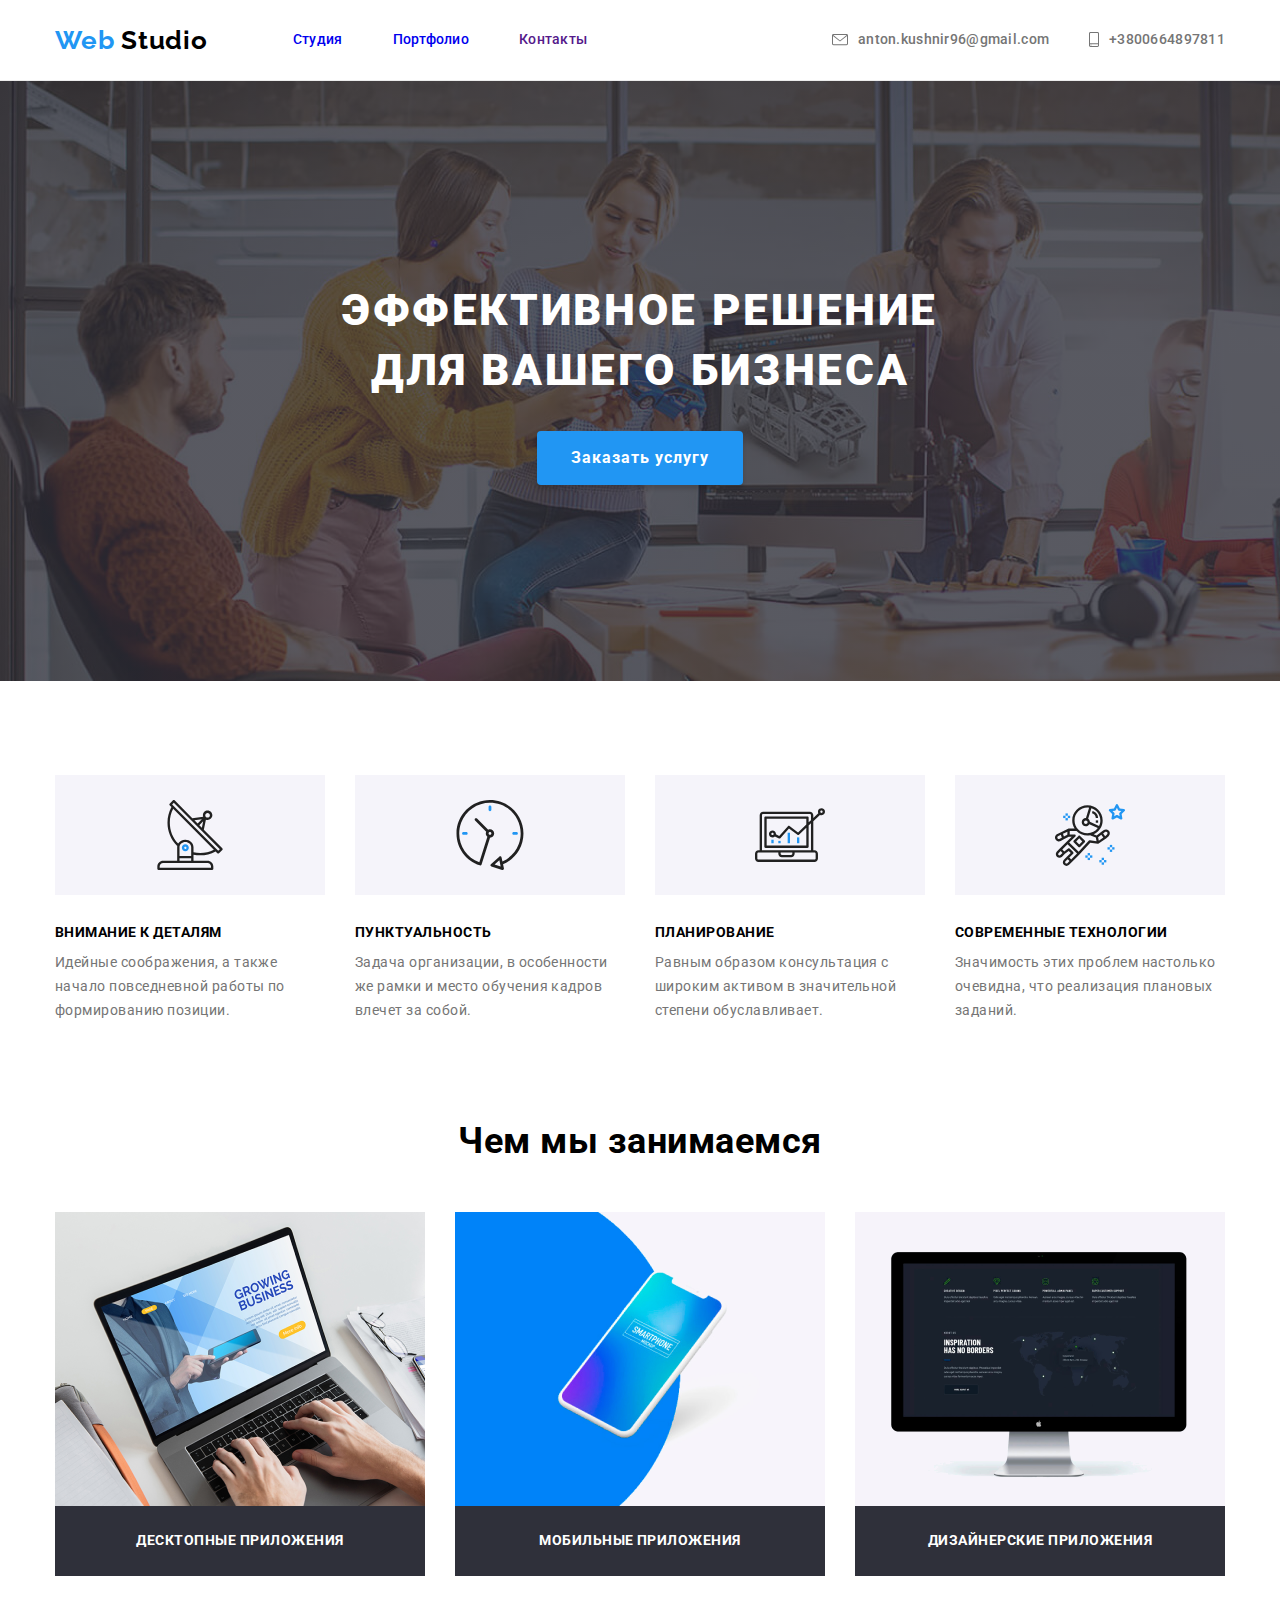
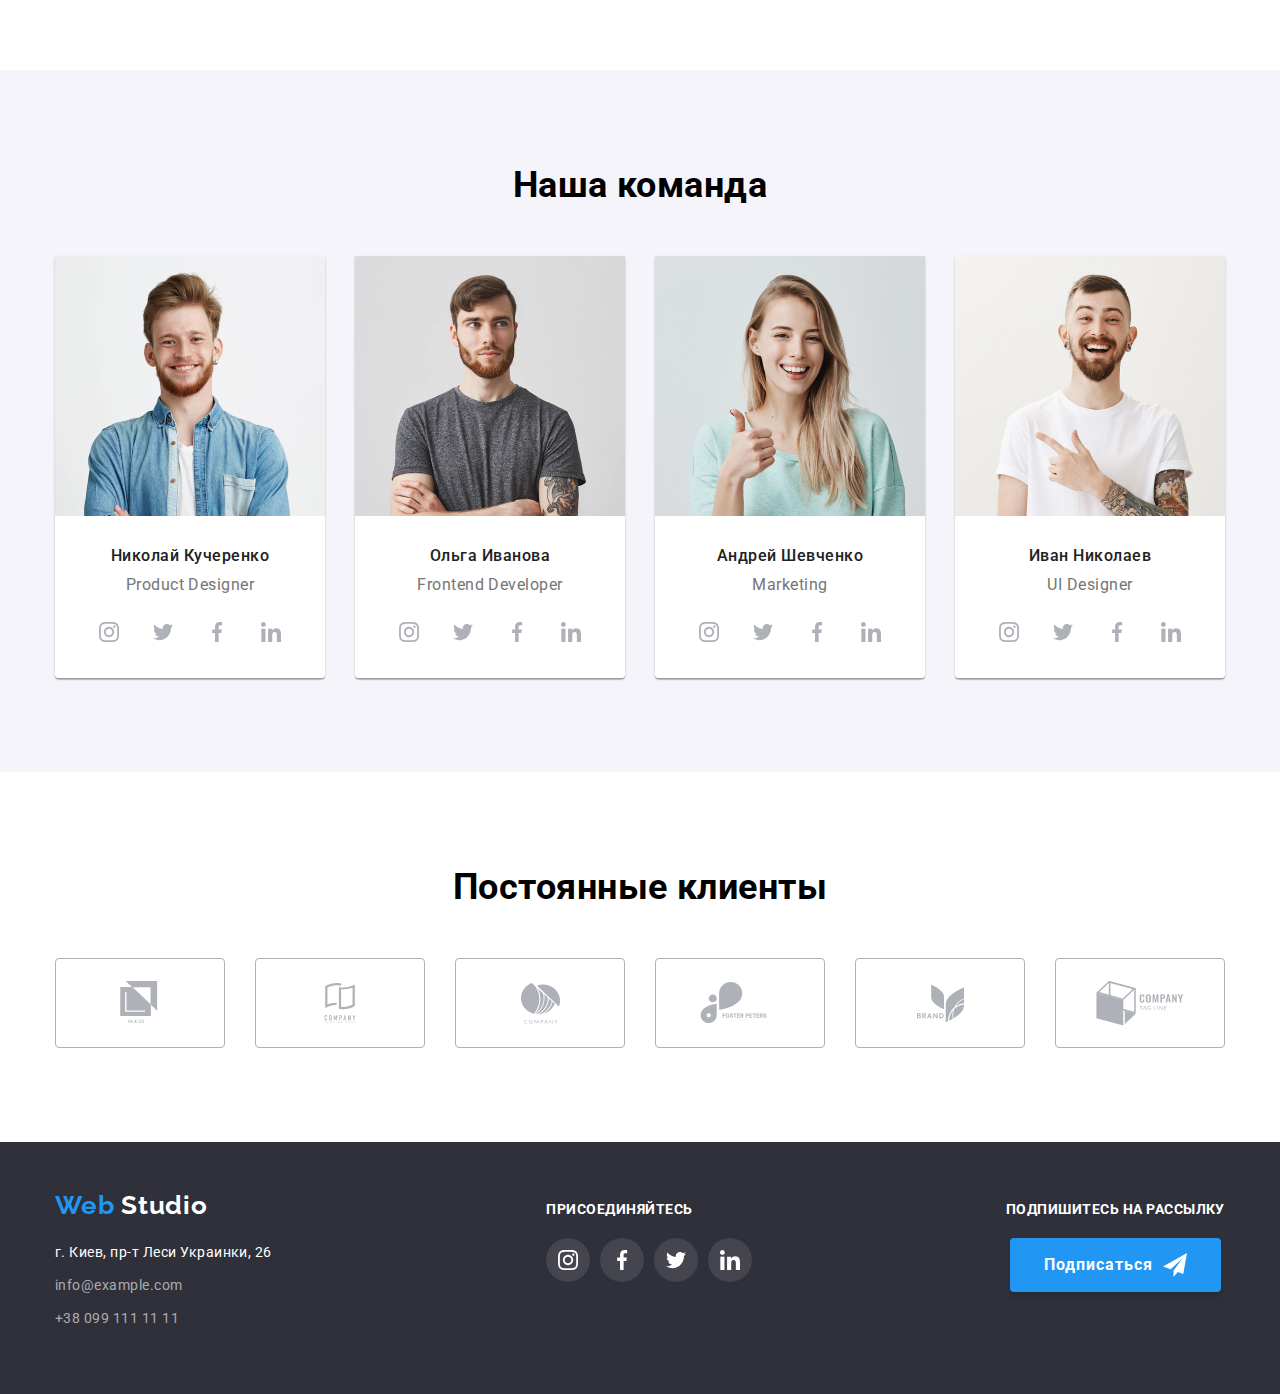
==== commit 0305df3d: "final edit hw4" ====
--- a/index.html
+++ b/index.html
@@ -36,7 +36,7 @@
             <a
               class="header-contacts mail"
               href="mailto:anton.kushnir96@gmail.com"
-              ><svg class="header-contacts-svg" width="16" height="11">
+              ><svg class="header-contacts-svg" width="16" height="12">
                 <use href="./css/sprite.svg#icon-envelope"></use>
               </svg>
               <span class="test">anton.kushnir96@gmail.com</span>
--- a/css/style.css
+++ b/css/style.css
@@ -402,6 +402,8 @@
   border-radius: 4px;
   width: 170px;
   height: 90px;
+  justify-content: center;
+  align-items: center;
 }
 
 .partners {
@@ -422,10 +424,6 @@
 .clients-item:hover .client-svg,
 .clients-item:focus .client-svg {
   fill: var(--hover-color);
-}
-
-.client-svg {
-  margin: auto;
 }
 
 /* ЗАГОЛОВКИ СТРАНИЦЫ */
